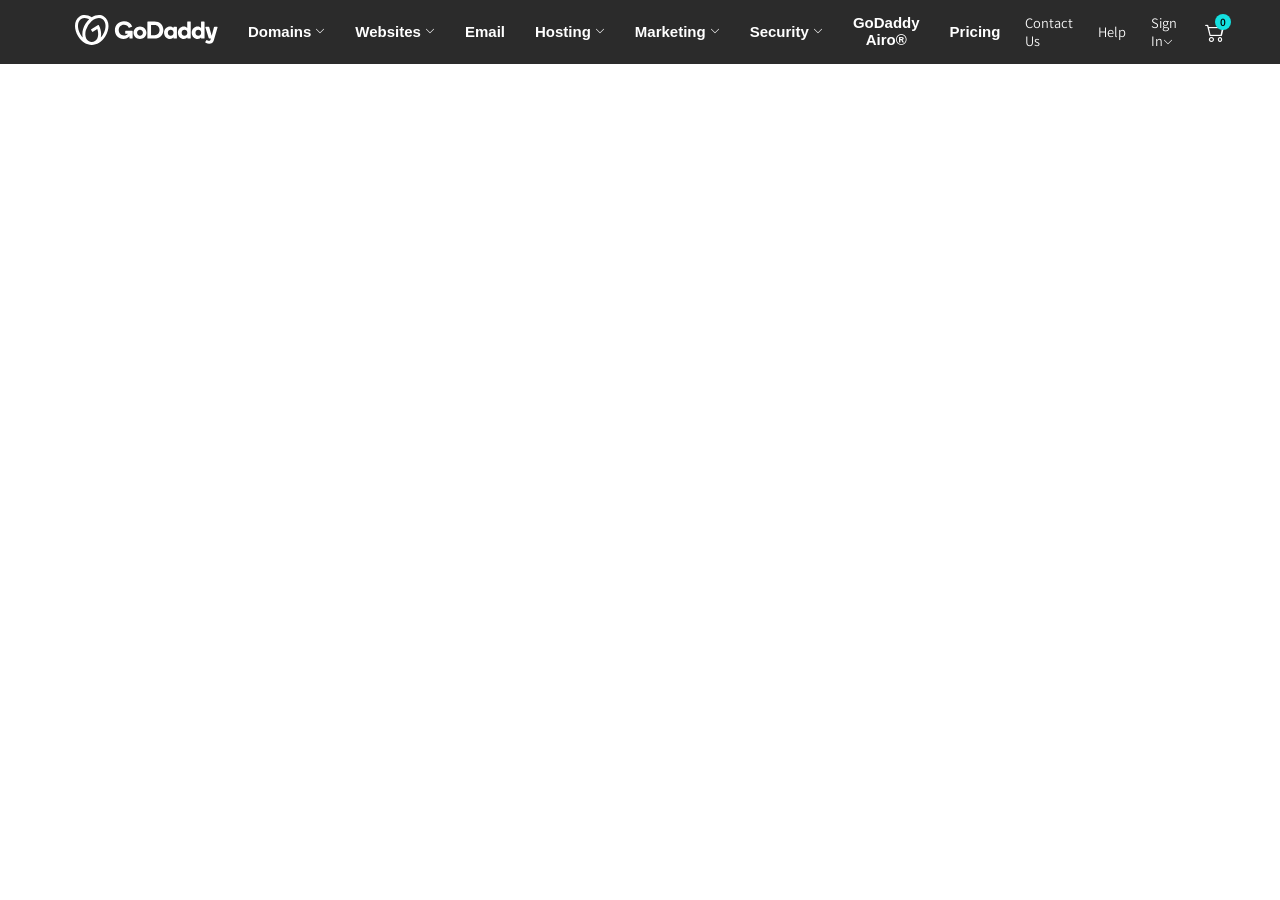
==== index.html @ 15672aec "update" ====
<!DOCTYPE html>
<html lang="en">
  <head>
    <meta charset="UTF-8" />
    <meta name="viewport" content="width=device-width, initial-scale=1.0" />
    <title>Document</title>
    <link rel="stylesheet" href="style.css" />
    <link
      href="https://fonts.googleapis.com/css2?family=Kedebideri:wght@400;500;600;700;800;900&display=swap"
      rel="stylesheet"
    />
    <link
      rel="stylesheet"
      href="https://cdn.jsdelivr.net/npm/bootstrap-icons@1.13.1/font/bootstrap-icons.min.css"
    />
  </head>
  <body>
    <!DOCTYPE html>
    <html lang="en">
      <head>
        <meta charset="UTF-8" />
        <meta name="viewport" content="width=device-width, initial-scale=1.0" />
        <title>GoDaddy Header</title>
        <link rel="stylesheet" href="styles.css" />
      </head>
      <body>
        <header class="gd-header">
          <!-- Left: Logo -->
          <div class="gd-left">
            <div class="gd-logo">
              <!-- GoDaddy Logo -->
              <svg viewBox="0 0 163 34" xmlns="http://www.w3.org/2000/svg">
                <path
                  d="M32.937 1.554c-3.968-2.48-9.193-1.89-13.852 1.039C14.44-.335 9.213-.925 5.25 1.553c-6.27 3.919-7.032 14.01-1.701 22.54 3.93 6.289 10.074 9.974 15.544 9.906 5.47.068 11.615-3.617 15.545-9.906 5.324-8.53 4.568-18.621-1.701-22.54zM6.43 22.292a20.436 20.436 0 0 1-2.46-5.632 16.104 16.104 0 0 1-.534-5.31c.238-3.153 1.521-5.608 3.612-6.914s4.855-1.385 7.8-.217c.441.177.878.38 1.312.606a24.092 24.092 0 0 0-4.228 5.08C8.697 15.086 7.71 20.849 8.84 25.444a20.912 20.912 0 0 1-2.408-3.151H6.43zm27.786-5.634a20.484 20.484 0 0 1-2.46 5.632 21.103 21.103 0 0 1-2.408 3.158c1.01-4.12.324-9.165-2.153-13.897a.624.624 0 0 0-.895-.243l-7.72 4.823a.629.629 0 0 0-.2.87l1.133 1.81a.632.632 0 0 0 .869.2l5.004-3.125c.162.486.324.97.445 1.457.472 1.725.653 3.518.536 5.303-.238 3.15-1.521 5.606-3.612 6.914a7.061 7.061 0 0 1-3.579 1.036h-.16a7.051 7.051 0 0 1-3.578-1.036c-2.093-1.308-3.376-3.763-3.614-6.914a16.143 16.143 0 0 1 .534-5.31 21.015 21.015 0 0 1 6.444-10.314 16.136 16.136 0 0 1 4.532-2.806c2.936-1.168 5.705-1.09 7.797.217 2.093 1.308 3.375 3.76 3.613 6.914a16.145 16.145 0 0 1-.528 5.31zm39.848-3.766c-4.06 0-7.34 3.169-7.34 7.2 0 4.004 3.28 7.12 7.34 7.12 4.086 0 7.366-3.111 7.366-7.12 0-4.03-3.275-7.2-7.366-7.2zm0 10.557c-1.871 0-3.295-1.513-3.295-3.384s1.424-3.407 3.295-3.407c1.898 0 3.322 1.54 3.322 3.412 0 1.87-1.424 3.385-3.322 3.385v-.006zM90.583 7.362h-7.468a.6.6 0 0 0-.61.612v18.208a.607.607 0 0 0 .61.648h7.468c5.977 0 10.13-3.975 10.13-9.758 0-5.818-4.153-9.71-10.13-9.71zm.177 15.622h-4.087V11.198h4.087c3.308 0 5.588 2.474 5.588 5.866 0 3.336-2.28 5.92-5.588 5.92zm24.82-9.7h-2.809a.63.63 0 0 0-.582.612v.833c-.64-1.057-2.085-1.835-3.884-1.835-3.503 0-6.783 2.75-6.783 7.145 0 4.37 3.251 7.17 6.755 7.17 1.806 0 3.28-.776 3.92-1.833v.86a.585.585 0 0 0 .582.586h2.808a.575.575 0 0 0 .543-.36.564.564 0 0 0 .041-.225V13.896a.595.595 0 0 0-.591-.612zm-6.533 10.196c-1.86 0-3.256-1.43-3.256-3.412s1.397-3.41 3.256-3.41c1.86 0 3.257 1.426 3.257 3.408s-1.395 3.412-3.257 3.412v.002zm22.294-16.118h-2.808a.588.588 0 0 0-.561.355.598.598 0 0 0-.049.229v6.728c-.648-1.002-2.114-1.78-3.948-1.78-3.476 0-6.7 2.75-6.7 7.145 0 4.37 3.252 7.17 6.755 7.17 1.806 0 3.17-.776 3.92-1.833v.86c0 .323.261.584.583.586h2.808a.571.571 0 0 0 .584-.585V7.95a.569.569 0 0 0-.357-.547.573.573 0 0 0-.227-.041zm-6.532 16.152c-1.852 0-3.237-1.444-3.237-3.448s1.39-3.447 3.237-3.447c1.846 0 3.237 1.444 3.237 3.447s-1.384 3.448-3.237 3.448zm22.29-16.152h-2.803a.597.597 0 0 0-.562.355.581.581 0 0 0-.05.229v6.728c-.64-1.002-2.114-1.78-3.947-1.78-3.477 0-6.7 2.75-6.7 7.145 0 4.37 3.253 7.17 6.755 7.17 1.807 0 3.168-.776 3.92-1.833v.86a.586.586 0 0 0 .584.586h2.803a.571.571 0 0 0 .542-.36.564.564 0 0 0 .04-.225V7.95a.567.567 0 0 0-.582-.588zm-6.532 16.152c-1.853 0-3.237-1.444-3.237-3.448s1.39-3.447 3.237-3.447c1.846 0 3.237 1.444 3.237 3.447s-1.38 3.448-3.232 3.448h-.005zm21.906-9.283-4.19 14.37c-.809 2.556-2.613 4.086-5.421 4.086-1.277 0-2.44-.261-3.35-.782-.531-.303-.971-.58-.971-1.023 0-.275.089-.417.25-.675l.832-1.246c.235-.348.408-.461.66-.461a.96.96 0 0 1 .554.192c.523.339 1.008.63 1.748.63.864 0 1.524-.277 1.88-1.306l.36-1.193h-1.696c-.418 0-.648-.25-.751-.584l-3.75-12.008c-.14-.473-.011-.946.683-.946h2.954c.36 0 .613.123.771.64l2.77 9.67 2.589-9.67c.082-.334.306-.64.75-.64h2.802c.552-.001.719.387.526.946zm-96.806 4.274v7.676a.625.625 0 0 1-.635.634h-2.317a.622.622 0 0 1-.634-.634v-2.015c-1.472 1.858-4.03 3.028-6.924 3.028-5.434 0-9.681-4.088-9.681-9.908 0-6.048 4.585-10.217 10.377-10.217 4.276 0 7.694 1.839 9.212 5.537a.842.842 0 0 1 .07.309c0 .175-.116.307-.486.435l-2.706 1.042a.694.694 0 0 1-.511.009.783.783 0 0 1-.324-.371c-.971-1.847-2.7-3.1-5.36-3.1-3.45 0-5.922 2.694-5.922 6.188 0 3.387 2.104 6.172 6.02 6.172 2.06 0 3.703-.97 4.469-2.037H57.87a.625.625 0 0 1-.634-.635v-2.086a.626.626 0 0 1 .634-.634h7.161a.602.602 0 0 1 .587.367.6.6 0 0 1 .049.24z"
                  fill="white"
                ></path>
              </svg>
            </div>

            <!-- Middle Nav -->
            <!-- <ul>
                <li>
                    <button>
                        Domains<i class="bi bi-chevron-down"></i>
                    </button>
                </li>
            </ul> -->

            <nav class="gd-nav">
              <button>Domains<i class="bi bi-chevron-down"></i></button>
              <button>Websites <i class="bi bi-chevron-down"></i></button>
              <button>Email</button>
              <button>Hosting <i class="bi bi-chevron-down"></i></button>
              <button>Marketing <i class="bi bi-chevron-down"></i></button>
              <button>Security <i class="bi bi-chevron-down"></i></button>
              <button>GoDaddy Airo®</button>
              <button>Pricing</button>
            </nav>
          </div>

          <!-- Right Nav -->
          <div class="gd-right">
            <div class="gd-right-item"><a href="#">Contact Us</a></div>
            <div class="gd-right-item"><a href="#">Help</a></div>
            <div class="gd-right-item sign-in"><a href="#">Sign In<i class="bi bi-chevron-down"></i></a></div>

            <div class="cart">
              <!-- Cart icon -->
              <i class="bi bi-cart2"></i>

              <!-- Bubble on cart -->
              <span class="bubble">0</span>
            </div>
          </div>
        </header>
      </body>
    </html>

    <script src="script.js"></script>
  </body>
</html>
---- style.css ----
/* ---------- GLOBAL ---------- */
body {
    margin: 0;
    margin: 0;
    padding: 0;
    box-sizing: border-box;
    font-family: 'Kedebideri', Arial, Helvetica, sans-serif;
}

/* FONTS */
.kedebideri-regular {
    font-family: "Kedebideri", sans-serif;
    font-weight: 400;
    font-style: normal;
}

.kedebideri-medium {
    font-family: "Kedebideri", sans-serif;
    font-weight: 500;
    font-style: normal;
}

.kedebideri-semibold {
    font-family: "Kedebideri", sans-serif;
    font-weight: 600;
    font-style: normal;
}

.kedebideri-bold {
    font-family: "Kedebideri", sans-serif;
    font-weight: 700;
    font-style: normal;
}

.kedebideri-extrabold {
    font-family: "Kedebideri", sans-serif;
    font-weight: 800;
    font-style: normal;
}

.kedebideri-black {
    font-family: "Kedebideri", sans-serif;
    font-weight: 900;
    font-style: normal;
}

/* ---------- HEADER ---------- */
.gd-header {
    background: #2B2B2B;
    color: white;
    display: flex;
    justify-content: space-between;
    align-items: center;
    height: 64px;
    font-size: 15px;
    font-weight: 600;
}

/* LEFT SIDE (logo + nav) */
.gd-left {
    display: flex;
    align-items: center;
    gap: 15px;
    margin: 0 0 0 75px;
}

/* Logo */
.gd-logo>svg {
    width: 143px;
    height: 32px;
}

/* Middle nav */
.gd-nav {
    display: flex;
    margin: 0;
    padding: 0;
}

button {
    background: none;
    border: none;
    padding: 10px 15px 12px 15px;
    font-size: 15px;
    font-weight: 600;
    cursor: pointer;
    color: #fff;
    display: flex;
    align-items: center;
    gap: 4px;
    letter-spacing: 1;
    /* Remove default outline but restore on keyboard navigation */
    outline: none;
}

button:hover {
    background-color: #444444;
    border-color: #272727;
    border-radius: 8px;
    /* GoDaddy blue hover */
}

button>i, .gd-right-item>a>i {
    font-size: 10px;
    transition: transform 0.2s ease;
}

/* RIGHT SIDE */
.gd-right {
    display: flex;
    align-items: center;
    padding-right: 90px;
    font-size: 14px;
    font-weight: 400;
    gap: 5px;
}

.gd-right-item {
    padding: 8px 10px;
    /* invisible padding area */
    border-radius: 6px;
    transition: background 0.25s ease;
}

.gd-right-item:hover {
  background: #444444;   /* becomes visible on hover */
}

.gd-right a {
    text-decoration: none;
    color: white;
}

/* CART */
.cart {
    position: relative;
    display: flex;
    align-items: center;
    margin-left: 13px;
}

.cart>i {
    font-size: 20px;
}

.bubble {
    position: absolute;
    top: -6px;
    right: -6px;
    background: #14E0E0;
    color: black;
    font-size: 11px;
    font-weight: bold;
    width: 16px;
    height: 16px;
    display: flex;
    justify-content: center;
    align-items: center;
    border-radius: 50%;
}
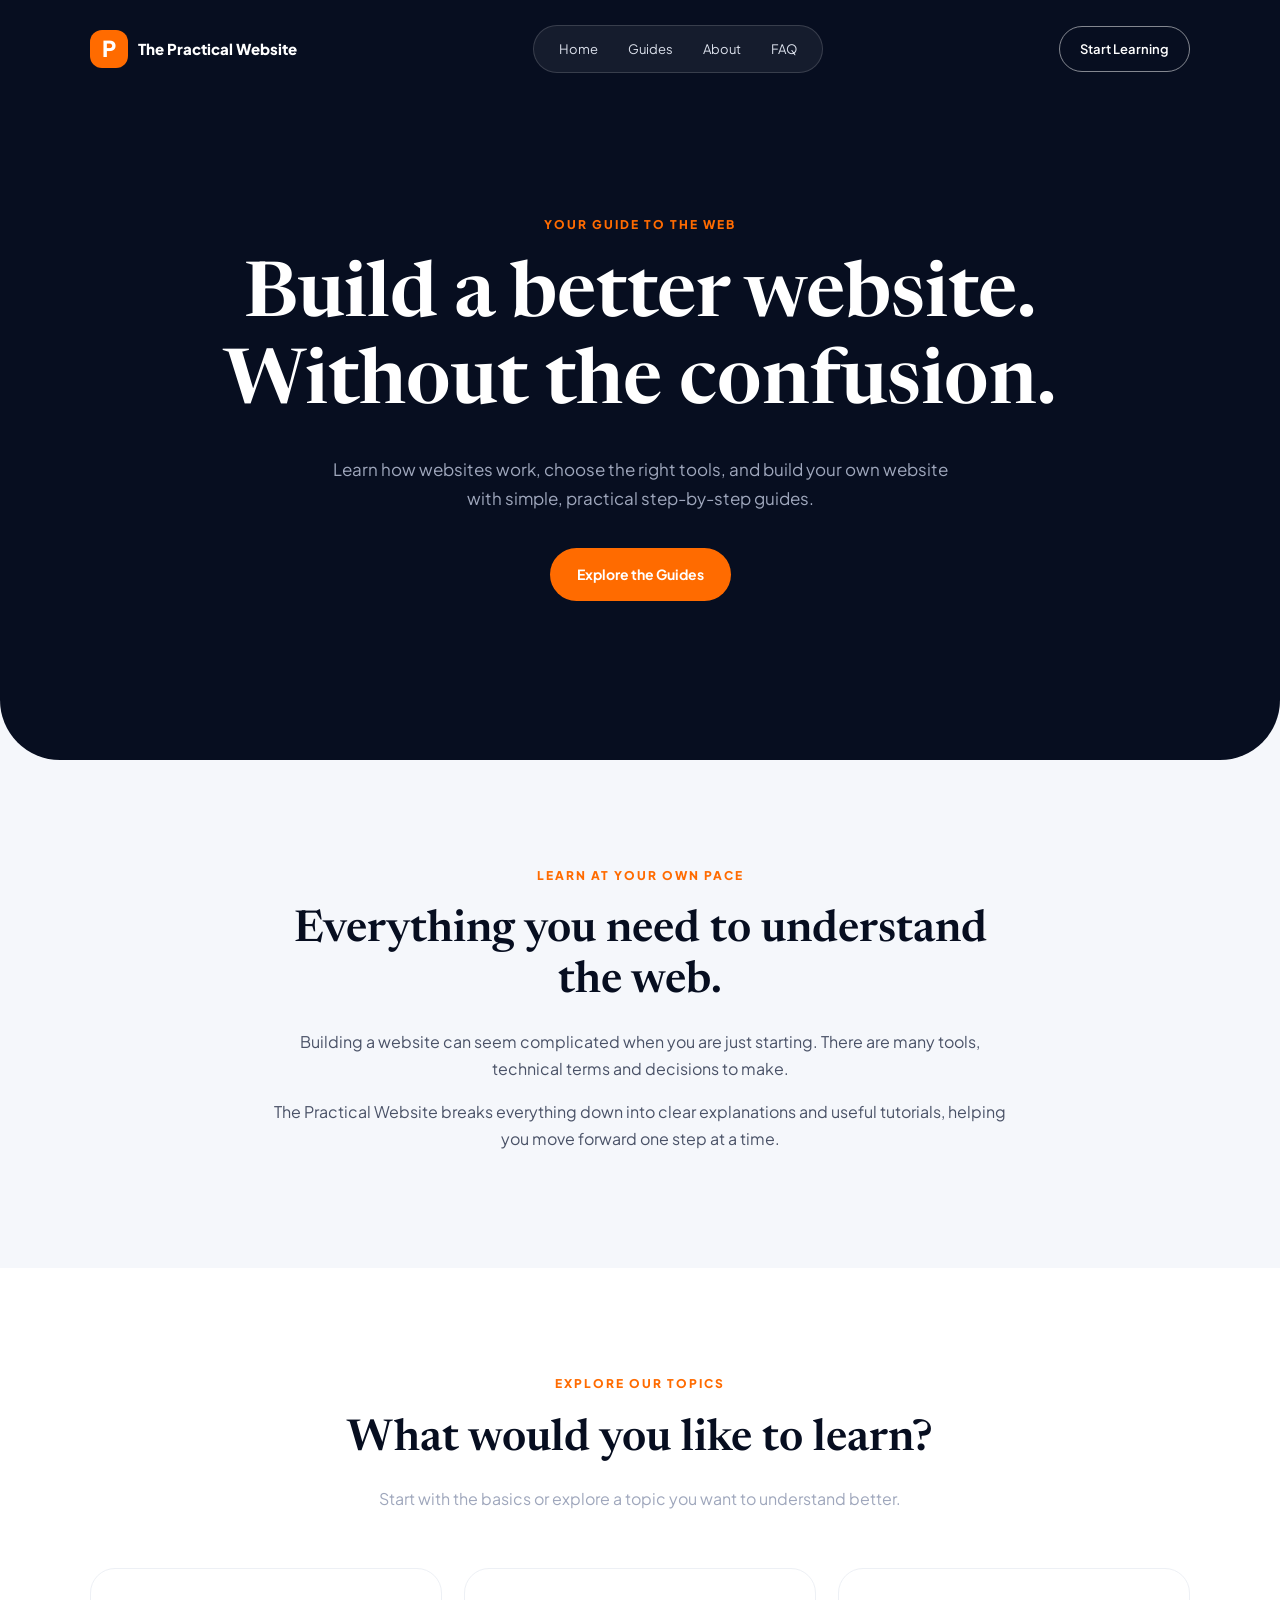
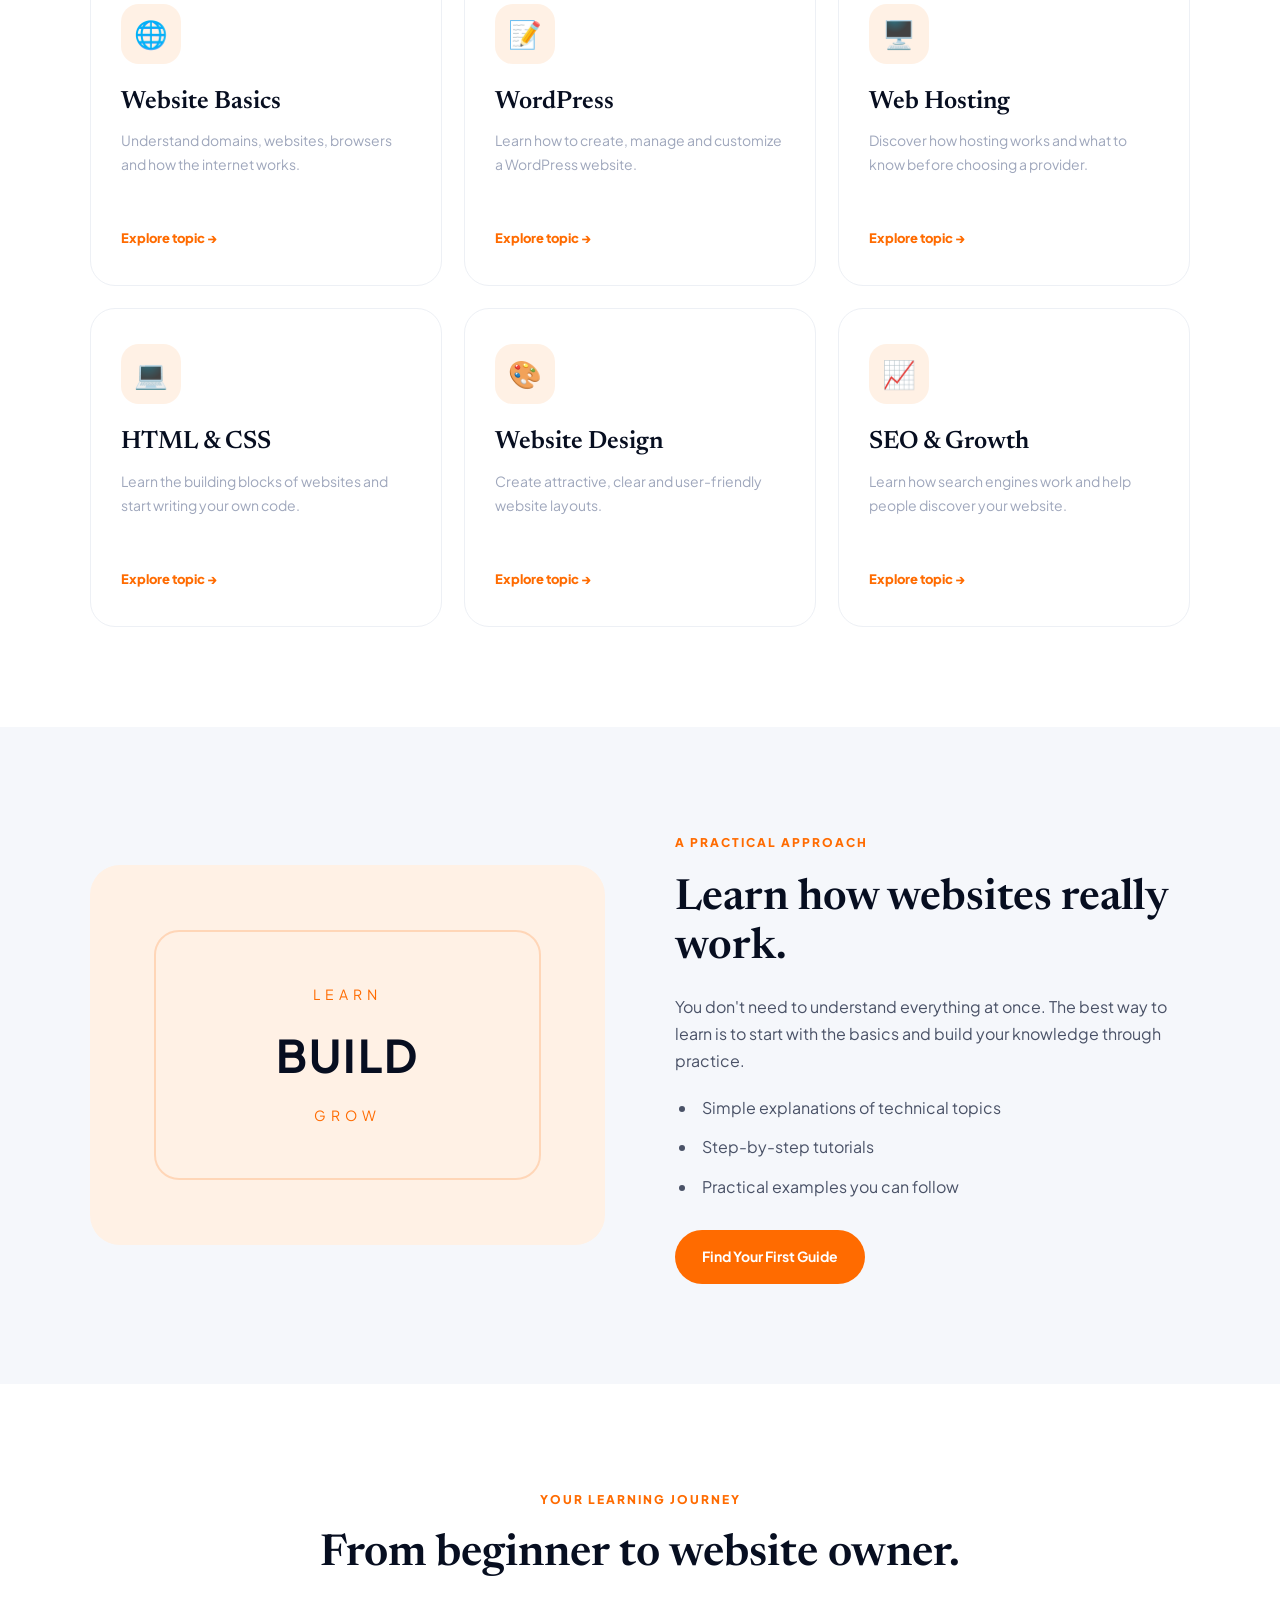
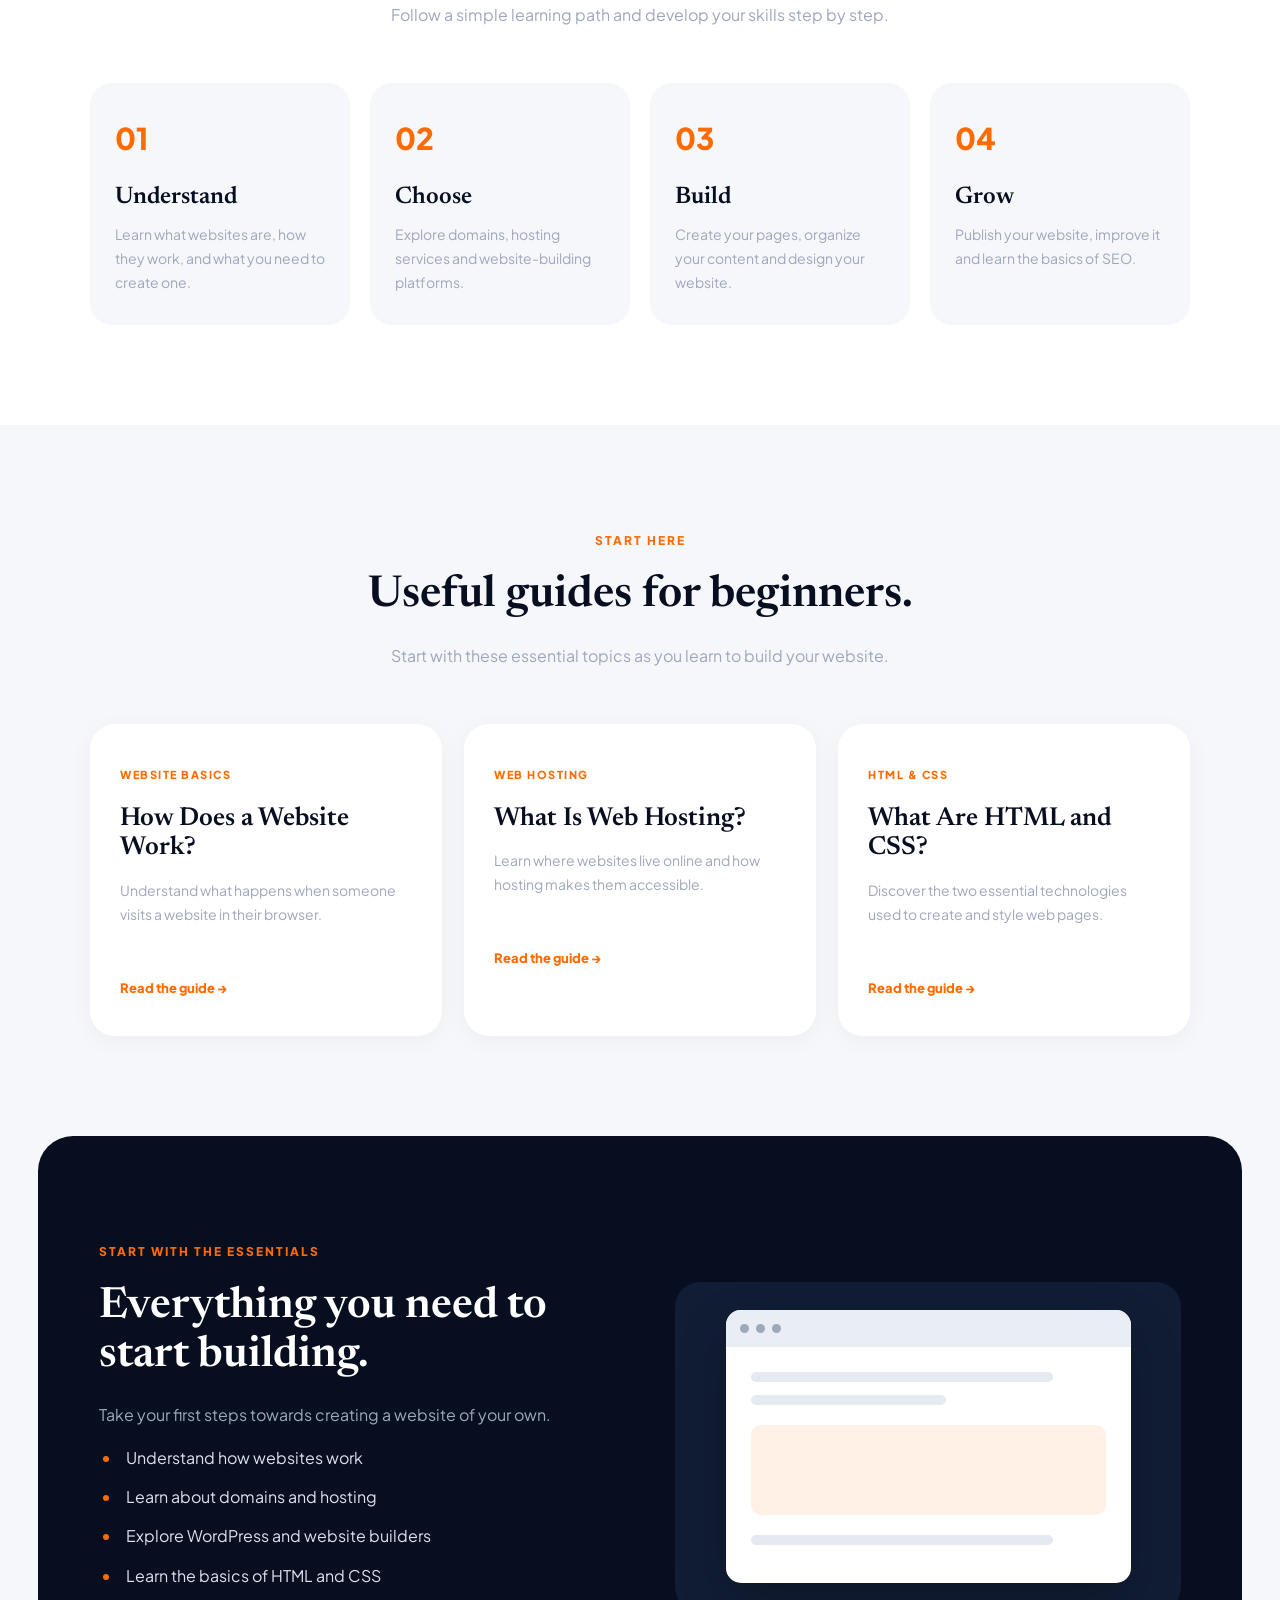
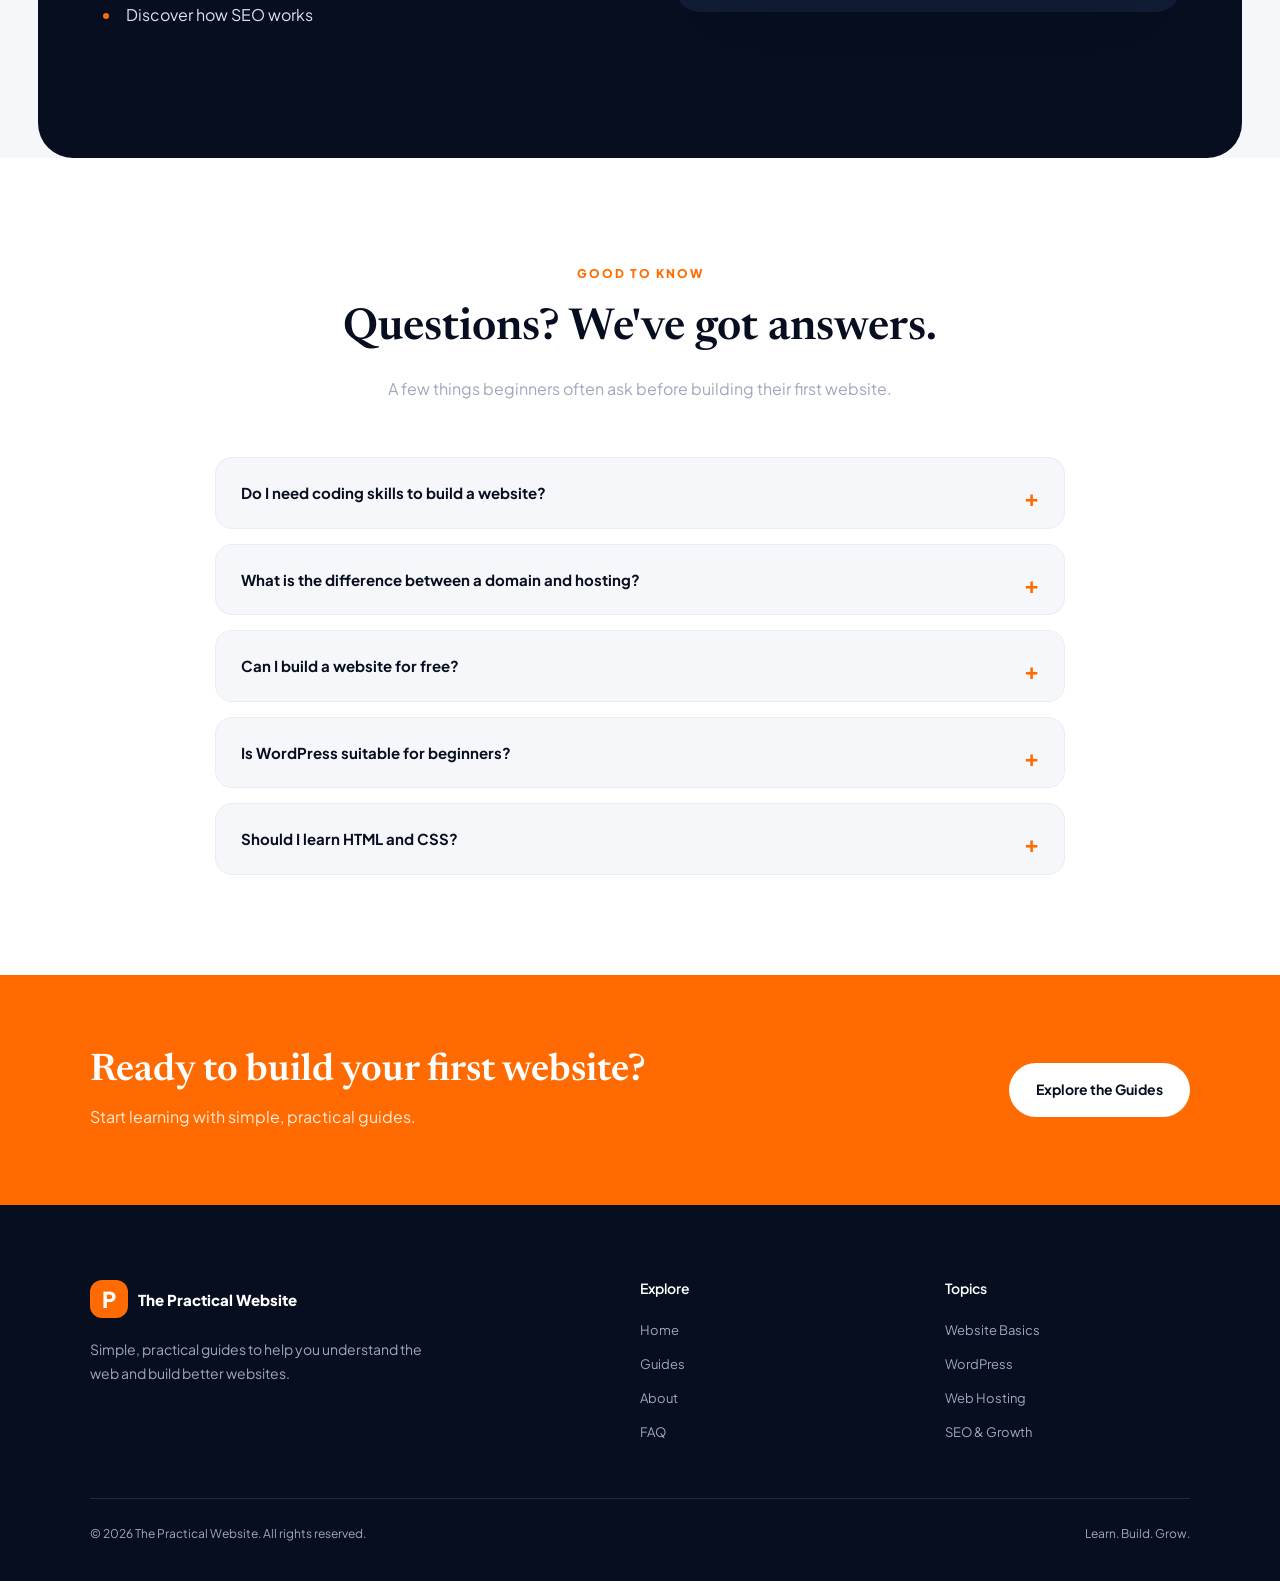
==== commit 9fef398a: "update" ====
--- a/index.html
+++ b/index.html
@@ -1,81 +1,511 @@
-<!DOCTYPE html>
-<html lang="en">
-  <head>
-    <meta charset="UTF-8" />
-    <meta name="viewport" content="width=device-width, initial-scale=1.0" />
-    <title>Document</title>
-    <link rel="stylesheet" href="style.css" />
-    <link
-      href="https://fonts.googleapis.com/css2?family=Kedebideri:wght@400;500;600;700;800;900&display=swap"
-      rel="stylesheet"
-    />
-    <link
-      rel="stylesheet"
-      href="https://cdn.jsdelivr.net/npm/bootstrap-icons@1.13.1/font/bootstrap-icons.min.css"
-    />
-  </head>
-  <body>
-    <!DOCTYPE html>
-    <html lang="en">
-      <head>
-        <meta charset="UTF-8" />
-        <meta name="viewport" content="width=device-width, initial-scale=1.0" />
-        <title>GoDaddy Header</title>
-        <link rel="stylesheet" href="styles.css" />
-      </head>
-      <body>
-        <header class="gd-header">
-          <!-- Left: Logo -->
-          <div class="gd-left">
-            <div class="gd-logo">
-              <!-- GoDaddy Logo -->
-              <svg viewBox="0 0 163 34" xmlns="http://www.w3.org/2000/svg">
-                <path
-                  d="M32.937 1.554c-3.968-2.48-9.193-1.89-13.852 1.039C14.44-.335 9.213-.925 5.25 1.553c-6.27 3.919-7.032 14.01-1.701 22.54 3.93 6.289 10.074 9.974 15.544 9.906 5.47.068 11.615-3.617 15.545-9.906 5.324-8.53 4.568-18.621-1.701-22.54zM6.43 22.292a20.436 20.436 0 0 1-2.46-5.632 16.104 16.104 0 0 1-.534-5.31c.238-3.153 1.521-5.608 3.612-6.914s4.855-1.385 7.8-.217c.441.177.878.38 1.312.606a24.092 24.092 0 0 0-4.228 5.08C8.697 15.086 7.71 20.849 8.84 25.444a20.912 20.912 0 0 1-2.408-3.151H6.43zm27.786-5.634a20.484 20.484 0 0 1-2.46 5.632 21.103 21.103 0 0 1-2.408 3.158c1.01-4.12.324-9.165-2.153-13.897a.624.624 0 0 0-.895-.243l-7.72 4.823a.629.629 0 0 0-.2.87l1.133 1.81a.632.632 0 0 0 .869.2l5.004-3.125c.162.486.324.97.445 1.457.472 1.725.653 3.518.536 5.303-.238 3.15-1.521 5.606-3.612 6.914a7.061 7.061 0 0 1-3.579 1.036h-.16a7.051 7.051 0 0 1-3.578-1.036c-2.093-1.308-3.376-3.763-3.614-6.914a16.143 16.143 0 0 1 .534-5.31 21.015 21.015 0 0 1 6.444-10.314 16.136 16.136 0 0 1 4.532-2.806c2.936-1.168 5.705-1.09 7.797.217 2.093 1.308 3.375 3.76 3.613 6.914a16.145 16.145 0 0 1-.528 5.31zm39.848-3.766c-4.06 0-7.34 3.169-7.34 7.2 0 4.004 3.28 7.12 7.34 7.12 4.086 0 7.366-3.111 7.366-7.12 0-4.03-3.275-7.2-7.366-7.2zm0 10.557c-1.871 0-3.295-1.513-3.295-3.384s1.424-3.407 3.295-3.407c1.898 0 3.322 1.54 3.322 3.412 0 1.87-1.424 3.385-3.322 3.385v-.006zM90.583 7.362h-7.468a.6.6 0 0 0-.61.612v18.208a.607.607 0 0 0 .61.648h7.468c5.977 0 10.13-3.975 10.13-9.758 0-5.818-4.153-9.71-10.13-9.71zm.177 15.622h-4.087V11.198h4.087c3.308 0 5.588 2.474 5.588 5.866 0 3.336-2.28 5.92-5.588 5.92zm24.82-9.7h-2.809a.63.63 0 0 0-.582.612v.833c-.64-1.057-2.085-1.835-3.884-1.835-3.503 0-6.783 2.75-6.783 7.145 0 4.37 3.251 7.17 6.755 7.17 1.806 0 3.28-.776 3.92-1.833v.86a.585.585 0 0 0 .582.586h2.808a.575.575 0 0 0 .543-.36.564.564 0 0 0 .041-.225V13.896a.595.595 0 0 0-.591-.612zm-6.533 10.196c-1.86 0-3.256-1.43-3.256-3.412s1.397-3.41 3.256-3.41c1.86 0 3.257 1.426 3.257 3.408s-1.395 3.412-3.257 3.412v.002zm22.294-16.118h-2.808a.588.588 0 0 0-.561.355.598.598 0 0 0-.049.229v6.728c-.648-1.002-2.114-1.78-3.948-1.78-3.476 0-6.7 2.75-6.7 7.145 0 4.37 3.252 7.17 6.755 7.17 1.806 0 3.17-.776 3.92-1.833v.86c0 .323.261.584.583.586h2.808a.571.571 0 0 0 .584-.585V7.95a.569.569 0 0 0-.357-.547.573.573 0 0 0-.227-.041zm-6.532 16.152c-1.852 0-3.237-1.444-3.237-3.448s1.39-3.447 3.237-3.447c1.846 0 3.237 1.444 3.237 3.447s-1.384 3.448-3.237 3.448zm22.29-16.152h-2.803a.597.597 0 0 0-.562.355.581.581 0 0 0-.05.229v6.728c-.64-1.002-2.114-1.78-3.947-1.78-3.477 0-6.7 2.75-6.7 7.145 0 4.37 3.253 7.17 6.755 7.17 1.807 0 3.168-.776 3.92-1.833v.86a.586.586 0 0 0 .584.586h2.803a.571.571 0 0 0 .542-.36.564.564 0 0 0 .04-.225V7.95a.567.567 0 0 0-.582-.588zm-6.532 16.152c-1.853 0-3.237-1.444-3.237-3.448s1.39-3.447 3.237-3.447c1.846 0 3.237 1.444 3.237 3.447s-1.38 3.448-3.232 3.448h-.005zm21.906-9.283-4.19 14.37c-.809 2.556-2.613 4.086-5.421 4.086-1.277 0-2.44-.261-3.35-.782-.531-.303-.971-.58-.971-1.023 0-.275.089-.417.25-.675l.832-1.246c.235-.348.408-.461.66-.461a.96.96 0 0 1 .554.192c.523.339 1.008.63 1.748.63.864 0 1.524-.277 1.88-1.306l.36-1.193h-1.696c-.418 0-.648-.25-.751-.584l-3.75-12.008c-.14-.473-.011-.946.683-.946h2.954c.36 0 .613.123.771.64l2.77 9.67 2.589-9.67c.082-.334.306-.64.75-.64h2.802c.552-.001.719.387.526.946zm-96.806 4.274v7.676a.625.625 0 0 1-.635.634h-2.317a.622.622 0 0 1-.634-.634v-2.015c-1.472 1.858-4.03 3.028-6.924 3.028-5.434 0-9.681-4.088-9.681-9.908 0-6.048 4.585-10.217 10.377-10.217 4.276 0 7.694 1.839 9.212 5.537a.842.842 0 0 1 .07.309c0 .175-.116.307-.486.435l-2.706 1.042a.694.694 0 0 1-.511.009.783.783 0 0 1-.324-.371c-.971-1.847-2.7-3.1-5.36-3.1-3.45 0-5.922 2.694-5.922 6.188 0 3.387 2.104 6.172 6.02 6.172 2.06 0 3.703-.97 4.469-2.037H57.87a.625.625 0 0 1-.634-.635v-2.086a.626.626 0 0 1 .634-.634h7.161a.602.602 0 0 1 .587.367.6.6 0 0 1 .049.24z"
-                  fill="white"
-                ></path>
-              </svg>
-            </div>
-
-            <!-- Middle Nav -->
-            <!-- <ul>
-                <li>
-                    <button>
-                        Domains<i class="bi bi-chevron-down"></i>
-                    </button>
-                </li>
-            </ul> -->
-
-            <nav class="gd-nav">
-              <button>Domains<i class="bi bi-chevron-down"></i></button>
-              <button>Websites <i class="bi bi-chevron-down"></i></button>
-              <button>Email</button>
-              <button>Hosting <i class="bi bi-chevron-down"></i></button>
-              <button>Marketing <i class="bi bi-chevron-down"></i></button>
-              <button>Security <i class="bi bi-chevron-down"></i></button>
-              <button>GoDaddy Airo®</button>
-              <button>Pricing</button>
-            </nav>
-          </div>
-
-          <!-- Right Nav -->
-          <div class="gd-right">
-            <div class="gd-right-item"><a href="#">Contact Us</a></div>
-            <div class="gd-right-item"><a href="#">Help</a></div>
-            <div class="gd-right-item sign-in"><a href="#">Sign In<i class="bi bi-chevron-down"></i></a></div>
-
-            <div class="cart">
-              <!-- Cart icon -->
-              <i class="bi bi-cart2"></i>
-
-              <!-- Bubble on cart -->
-              <span class="bubble">0</span>
-            </div>
-          </div>
-        </header>
-      </body>
-    </html>
-
-    <script src="script.js"></script>
-  </body>
-</html>
+<!DOCTYPE html>
+<html lang="en">
+
+<head>
+  <meta charset="UTF-8">
+  <meta name="viewport" content="width=device-width, initial-scale=1.0">
+
+  <title>The Practical Website | Simple Guides for Building Websites</title>
+
+  <meta name="description"
+    content="Learn how to build a website with simple guides to website basics, WordPress, hosting, HTML, CSS and SEO.">
+
+  <link rel="stylesheet" href="style.css">
+</head>
+
+<body>
+
+  <!-- HEADER -->
+  <header class="site-header">
+    <div class="container header-content">
+
+      <a href="index.html" class="logo">
+        <span class="logo-icon">P</span>
+        <span>The Practical Website</span>
+      </a>
+
+      <nav class="main-nav">
+        <a href="#home">Home</a>
+        <a href="#guides">Guides</a>
+        <a href="#about">About</a>
+        <a href="#faq">FAQ</a>
+      </nav>
+
+      <a href="#guides" class="header-button">Start Learning</a>
+
+    </div>
+  </header>
+
+
+  <main>
+
+    <!-- HERO SECTION -->
+    <section class="hero" id="home">
+      <div class="container hero-content">
+
+        <span class="hero-label">YOUR GUIDE TO THE WEB</span>
+
+        <h1>Build a better website.<br>Without the confusion.</h1>
+
+        <p>
+          Learn how websites work, choose the right tools,
+          and build your own website with simple,
+          practical step-by-step guides.
+        </p>
+
+        <a href="#guides" class="button button-primary">
+          Explore the Guides
+        </a>
+
+      </div>
+    </section>
+
+
+    <!-- INTRODUCTION -->
+    <section class="intro section-padding">
+      <div class="container intro-content">
+
+        <span class="section-label">LEARN AT YOUR OWN PACE</span>
+
+        <h2>Everything you need to understand the web.</h2>
+
+        <p>
+          Building a website can seem complicated when you
+          are just starting. There are many tools, technical
+          terms and decisions to make.
+        </p>
+
+        <p>
+          The Practical Website breaks everything down into
+          clear explanations and useful tutorials, helping
+          you move forward one step at a time.
+        </p>
+
+      </div>
+    </section>
+
+
+    <!-- GUIDE CATEGORIES -->
+    <section class="guides section-padding" id="guides">
+      <div class="container">
+
+        <div class="section-heading">
+          <span class="section-label">EXPLORE OUR TOPICS</span>
+          <h2>What would you like to learn?</h2>
+          <p>
+            Start with the basics or explore a topic
+            you want to understand better.
+          </p>
+        </div>
+
+        <div class="guide-grid">
+
+          <article class="guide-card">
+            <div class="card-icon">🌐</div>
+            <h3>Website Basics</h3>
+            <p>
+              Understand domains, websites, browsers
+              and how the internet works.
+            </p>
+            <a href="#popular-guides">Explore topic →</a>
+          </article>
+
+          <article class="guide-card">
+            <div class="card-icon">📝</div>
+            <h3>WordPress</h3>
+            <p>
+              Learn how to create, manage and
+              customize a WordPress website.
+            </p>
+            <a href="#popular-guides">Explore topic →</a>
+          </article>
+
+          <article class="guide-card">
+            <div class="card-icon">🖥️</div>
+            <h3>Web Hosting</h3>
+            <p>
+              Discover how hosting works and
+              what to know before choosing a provider.
+            </p>
+            <a href="#popular-guides">Explore topic →</a>
+          </article>
+
+          <article class="guide-card">
+            <div class="card-icon">💻</div>
+            <h3>HTML &amp; CSS</h3>
+            <p>
+              Learn the building blocks of websites
+              and start writing your own code.
+            </p>
+            <a href="#popular-guides">Explore topic →</a>
+          </article>
+
+          <article class="guide-card">
+            <div class="card-icon">🎨</div>
+            <h3>Website Design</h3>
+            <p>
+              Create attractive, clear and
+              user-friendly website layouts.
+            </p>
+            <a href="#popular-guides">Explore topic →</a>
+          </article>
+
+          <article class="guide-card">
+            <div class="card-icon">📈</div>
+            <h3>SEO &amp; Growth</h3>
+            <p>
+              Learn how search engines work and
+              help people discover your website.
+            </p>
+            <a href="#popular-guides">Explore topic →</a>
+          </article>
+
+        </div>
+      </div>
+    </section>
+
+
+    <!-- ABOUT / LEARNING APPROACH -->
+    <section class="about section-padding" id="about">
+      <div class="container about-content">
+
+        <div class="about-image">
+          <div class="image-placeholder">
+            <span>LEARN</span>
+            <strong>BUILD</strong>
+            <span>GROW</span>
+          </div>
+        </div>
+
+        <div class="about-text">
+          <span class="section-label">A PRACTICAL APPROACH</span>
+
+          <h2>Learn how websites really work.</h2>
+
+          <p>
+            You don't need to understand everything
+            at once. The best way to learn is to start
+            with the basics and build your knowledge
+            through practice.
+          </p>
+
+          <ul>
+            <li>Simple explanations of technical topics</li>
+            <li>Step-by-step tutorials</li>
+            <li>Practical examples you can follow</li>
+          </ul>
+
+          <a href="#guides" class="button button-primary">
+            Find Your First Guide
+          </a>
+        </div>
+
+      </div>
+    </section>
+
+
+    <!-- LEARNING PATH -->
+    <section class="learning section-padding">
+      <div class="container">
+
+        <div class="section-heading">
+          <span class="section-label">YOUR LEARNING JOURNEY</span>
+          <h2>From beginner to website owner.</h2>
+          <p>
+            Follow a simple learning path and
+            develop your skills step by step.
+          </p>
+        </div>
+
+        <div class="learning-grid">
+
+          <article class="learning-card">
+            <span class="step-number">01</span>
+            <h3>Understand</h3>
+            <p>
+              Learn what websites are, how they work,
+              and what you need to create one.
+            </p>
+          </article>
+
+          <article class="learning-card">
+            <span class="step-number">02</span>
+            <h3>Choose</h3>
+            <p>
+              Explore domains, hosting services
+              and website-building platforms.
+            </p>
+          </article>
+
+          <article class="learning-card">
+            <span class="step-number">03</span>
+            <h3>Build</h3>
+            <p>
+              Create your pages, organize your content
+              and design your website.
+            </p>
+          </article>
+
+          <article class="learning-card">
+            <span class="step-number">04</span>
+            <h3>Grow</h3>
+            <p>
+              Publish your website, improve it
+              and learn the basics of SEO.
+            </p>
+          </article>
+
+        </div>
+      </div>
+    </section>
+
+
+    <!-- POPULAR GUIDES -->
+    <section class="popular section-padding" id="popular-guides">
+      <div class="container">
+
+        <div class="section-heading">
+          <span class="section-label">START HERE</span>
+          <h2>Useful guides for beginners.</h2>
+          <p>
+            Start with these essential topics
+            as you learn to build your website.
+          </p>
+        </div>
+
+        <div class="popular-grid">
+
+          <article class="popular-card">
+            <span class="article-category">WEBSITE BASICS</span>
+            <h3>How Does a Website Work?</h3>
+            <p>
+              Understand what happens when someone
+              visits a website in their browser.
+            </p>
+            <a href="website-basics.html">Read the guide →</a>
+          </article>
+
+          <article class="popular-card">
+            <span class="article-category">WEB HOSTING</span>
+            <h3>What Is Web Hosting?</h3>
+            <p>
+              Learn where websites live online
+              and how hosting makes them accessible.
+            </p>
+            <a href="hosting.html">Read the guide →</a>
+          </article>
+
+          <article class="popular-card">
+            <span class="article-category">HTML &amp; CSS</span>
+            <h3>What Are HTML and CSS?</h3>
+            <p>
+              Discover the two essential technologies
+              used to create and style web pages.
+            </p>
+            <a href="html-css.html">Read the guide →</a>
+          </article>
+
+        </div>
+      </div>
+    </section>
+
+
+    <!-- DARK CHECKLIST SECTION -->
+    <section class="start-section section-padding">
+      <div class="container start-content">
+
+        <div class="start-text">
+          <span class="section-label">START WITH THE ESSENTIALS</span>
+
+          <h2>Everything you need to start building.</h2>
+
+          <p>
+            Take your first steps towards creating
+            a website of your own.
+          </p>
+
+          <ul>
+            <li>Understand how websites work</li>
+            <li>Learn about domains and hosting</li>
+            <li>Explore WordPress and website builders</li>
+            <li>Learn the basics of HTML and CSS</li>
+            <li>Discover how SEO works</li>
+          </ul>
+        </div>
+
+        <div class="start-visual">
+          <div class="browser-window">
+            <div class="browser-top">
+              <span></span>
+              <span></span>
+              <span></span>
+            </div>
+
+            <div class="browser-content">
+              <div class="browser-line"></div>
+              <div class="browser-line short"></div>
+              <div class="browser-block"></div>
+              <div class="browser-line"></div>
+            </div>
+          </div>
+        </div>
+
+      </div>
+    </section>
+
+
+    <!-- FAQ -->
+    <section class="faq section-padding" id="faq">
+      <div class="container faq-content">
+
+        <div class="section-heading">
+          <span class="section-label">GOOD TO KNOW</span>
+          <h2>Questions? We've got answers.</h2>
+          <p>
+            A few things beginners often ask
+            before building their first website.
+          </p>
+        </div>
+
+        <div class="faq-list">
+
+          <details class="faq-item">
+            <summary>Do I need coding skills to build a website?</summary>
+            <p>
+              No. Many website builders and WordPress
+              tools allow you to create websites without
+              writing code. Learning HTML and CSS can
+              give you more control as you progress.
+            </p>
+          </details>
+
+          <details class="faq-item">
+            <summary>What is the difference between a domain and hosting?</summary>
+            <p>
+              A domain is your website's address.
+              Hosting is the service that stores your
+              website's files and makes them available
+              online.
+            </p>
+          </details>
+
+          <details class="faq-item">
+            <summary>Can I build a website for free?</summary>
+            <p>
+              Yes. Some platforms offer free website
+              hosting and tools, although free plans
+              may have limitations.
+            </p>
+          </details>
+
+          <details class="faq-item">
+            <summary>Is WordPress suitable for beginners?</summary>
+            <p>
+              Yes. WordPress can be a good choice for
+              beginners, especially when you start
+              with the basic features and learn gradually.
+            </p>
+          </details>
+
+          <details class="faq-item">
+            <summary>Should I learn HTML and CSS?</summary>
+            <p>
+              They are useful skills for anyone who
+              wants more control over website design.
+              You can start with simple examples
+              and practice as you learn.
+            </p>
+          </details>
+
+        </div>
+      </div>
+    </section>
+
+
+    <!-- FINAL CALL TO ACTION -->
+    <section class="final-cta">
+      <div class="container cta-content">
+
+        <div>
+          <h2>Ready to build your first website?</h2>
+          <p>
+            Start learning with simple,
+            practical guides.
+          </p>
+        </div>
+
+        <a href="#guides" class="button button-light">
+          Explore the Guides
+        </a>
+
+      </div>
+    </section>
+
+  </main>
+
+
+  <!-- FOOTER -->
+  <footer class="site-footer">
+    <div class="container footer-content">
+
+      <div class="footer-about">
+        <a href="index.html" class="logo">
+          <span class="logo-icon">P</span>
+          <span>The Practical Website</span>
+        </a>
+
+        <p>
+          Simple, practical guides to help you
+          understand the web and build better websites.
+        </p>
+      </div>
+
+      <div class="footer-links">
+        <h3>Explore</h3>
+        <a href="#home">Home</a>
+        <a href="#guides">Guides</a>
+        <a href="#about">About</a>
+        <a href="#faq">FAQ</a>
+      </div>
+
+      <div class="footer-links">
+        <h3>Topics</h3>
+        <a href="#guides">Website Basics</a>
+        <a href="#guides">WordPress</a>
+        <a href="#guides">Web Hosting</a>
+        <a href="#guides">SEO &amp; Growth</a>
+      </div>
+
+    </div>
+
+    <div class="container footer-bottom">
+      <p>© 2026 The Practical Website. All rights reserved.</p>
+      <p>Learn. Build. Grow.</p>
+    </div>
+  </footer>
+
+  <button class="back-to-top" id="backToTop" aria-label="Go to top">
+    ↑ Go Up
+  </button>
+
+  <script>
+    const backToTop = document.getElementById("backToTop");
+
+    window.addEventListener("scroll", function () {
+      if (window.scrollY > 300) {
+        backToTop.classList.add("show");
+      } else {
+        backToTop.classList.remove("show");
+      }
+    });
+
+    backToTop.addEventListener("click", function () {
+      window.scrollTo({
+        top: 0,
+        behavior: "smooth"
+      });
+    });
+  </script>
+</body>
+
+</html>
--- a/style.css
+++ b/style.css
@@ -1,160 +1,1349 @@
-/* ---------- GLOBAL ---------- */
-body {
-    margin: 0;
-    margin: 0;
-    padding: 0;
-    box-sizing: border-box;
-    font-family: 'Kedebideri', Arial, Helvetica, sans-serif;
-}
-
-/* FONTS */
-.kedebideri-regular {
-    font-family: "Kedebideri", sans-serif;
-    font-weight: 400;
-    font-style: normal;
-}
-
-.kedebideri-medium {
-    font-family: "Kedebideri", sans-serif;
-    font-weight: 500;
-    font-style: normal;
-}
-
-.kedebideri-semibold {
-    font-family: "Kedebideri", sans-serif;
-    font-weight: 600;
-    font-style: normal;
-}
-
-.kedebideri-bold {
-    font-family: "Kedebideri", sans-serif;
-    font-weight: 700;
-    font-style: normal;
-}
-
-.kedebideri-extrabold {
-    font-family: "Kedebideri", sans-serif;
-    font-weight: 800;
-    font-style: normal;
-}
-
-.kedebideri-black {
-    font-family: "Kedebideri", sans-serif;
-    font-weight: 900;
-    font-style: normal;
-}
-
-/* ---------- HEADER ---------- */
-.gd-header {
-    background: #2B2B2B;
-    color: white;
-    display: flex;
-    justify-content: space-between;
-    align-items: center;
-    height: 64px;
-    font-size: 15px;
-    font-weight: 600;
-}
-
-/* LEFT SIDE (logo + nav) */
-.gd-left {
-    display: flex;
-    align-items: center;
-    gap: 15px;
-    margin: 0 0 0 75px;
-}
-
-/* Logo */
-.gd-logo>svg {
-    width: 143px;
-    height: 32px;
-}
-
-/* Middle nav */
-.gd-nav {
-    display: flex;
-    margin: 0;
-    padding: 0;
-}
-
-button {
-    background: none;
-    border: none;
-    padding: 10px 15px 12px 15px;
-    font-size: 15px;
-    font-weight: 600;
-    cursor: pointer;
-    color: #fff;
-    display: flex;
-    align-items: center;
-    gap: 4px;
-    letter-spacing: 1;
-    /* Remove default outline but restore on keyboard navigation */
-    outline: none;
-}
-
-button:hover {
-    background-color: #444444;
-    border-color: #272727;
-    border-radius: 8px;
-    /* GoDaddy blue hover */
-}
-
-button>i, .gd-right-item>a>i {
-    font-size: 10px;
-    transition: transform 0.2s ease;
-}
-
-/* RIGHT SIDE */
-.gd-right {
-    display: flex;
-    align-items: center;
-    padding-right: 90px;
-    font-size: 14px;
-    font-weight: 400;
-    gap: 5px;
-}
-
-.gd-right-item {
-    padding: 8px 10px;
-    /* invisible padding area */
-    border-radius: 6px;
-    transition: background 0.25s ease;
-}
-
-.gd-right-item:hover {
-  background: #444444;   /* becomes visible on hover */
-}
-
-.gd-right a {
-    text-decoration: none;
-    color: white;
-}
-
-/* CART */
-.cart {
-    position: relative;
-    display: flex;
-    align-items: center;
-    margin-left: 13px;
-}
-
-.cart>i {
-    font-size: 20px;
-}
-
-.bubble {
-    position: absolute;
-    top: -6px;
-    right: -6px;
-    background: #14E0E0;
-    color: black;
-    font-size: 11px;
-    font-weight: bold;
-    width: 16px;
-    height: 16px;
-    display: flex;
-    justify-content: center;
-    align-items: center;
-    border-radius: 50%;
+/* =================================
+   THE PRACTICAL WEBSITE
+   Main stylesheet
+================================= */
+
+
+/* 1. FONTS */
+
+@import url('https://fonts.googleapis.com/css2?family=Newsreader:opsz,wght@6..72,400;6..72,500;6..72,600;6..72,700&family=Plus+Jakarta+Sans:wght@400;500;600;700;800&display=swap');
+
+
+/* 2. COLORS AND GENERAL SETTINGS */
+
+:root {
+  --navy: #070e20;
+  --orange: #ff6b00;
+  --light-bg: #f5f7fb;
+  --white: #ffffff;
+  --text: #4a5267;
+  --muted: #9fa7bc;
+  --pale-orange: #fff1e5;
+}
+
+* {
+  box-sizing: border-box;
+}
+
+html {
+  scroll-behavior: smooth;
+}
+
+body {
+  margin: 0;
+  background: var(--light-bg);
+  color: var(--text);
+  font-family: 'Plus Jakarta Sans', Arial, sans-serif;
+  font-size: 16px;
+  line-height: 1.7;
+}
+
+h1,
+h2,
+h3 {
+  margin-top: 0;
+  color: var(--navy);
+  font-family: 'Newsreader', Georgia, serif;
+  font-weight: 600;
+  line-height: 1.15;
+}
+
+p {
+  margin-top: 0;
+}
+
+a {
+  color: inherit;
+  text-decoration: none;
+}
+
+.container {
+  width: 90%;
+  max-width: 1100px;
+  margin: 0 auto;
+}
+
+.section-padding {
+  padding: 100px 0;
+}
+
+
+/* 3. HEADER */
+
+.site-header {
+  position: absolute;
+  top: 0;
+  left: 0;
+  z-index: 10;
+  width: 100%;
+  padding: 25px 0;
+}
+
+.header-content {
+  display: flex;
+  align-items: center;
+  justify-content: space-between;
+  gap: 25px;
+}
+
+.logo {
+  display: inline-flex;
+  align-items: center;
+  gap: 10px;
+  color: var(--white);
+  font-size: 15px;
+  font-weight: 800;
+  white-space: nowrap;
+}
+
+.logo-icon {
+  display: inline-flex;
+  width: 38px;
+  height: 38px;
+  align-items: center;
+  justify-content: center;
+  border-radius: 12px;
+  background: var(--orange);
+  color: var(--white);
+  font-size: 22px;
+  font-weight: 800;
+}
+
+.main-nav {
+  display: flex;
+  align-items: center;
+  gap: 30px;
+  padding: 12px 25px;
+  border: 1px solid rgba(255, 255, 255, 0.15);
+  border-radius: 40px;
+  background: rgba(255, 255, 255, 0.06);
+}
+
+.main-nav a {
+  color: #dce1ec;
+  font-size: 13px;
+  transition: color 0.2s;
+}
+
+.main-nav a:hover {
+  color: var(--orange);
+}
+
+.header-button {
+  padding: 11px 20px;
+  border: 1px solid rgba(255, 255, 255, 0.5);
+  border-radius: 30px;
+  color: var(--white);
+  font-size: 13px;
+  font-weight: 600;
+  transition: background 0.2s;
+}
+
+.header-button:hover {
+  background: var(--orange);
+  border-color: var(--orange);
+}
+
+
+/* 4. BUTTONS */
+
+.button {
+  display: inline-block;
+  padding: 15px 27px;
+  border-radius: 35px;
+  font-size: 14px;
+  font-weight: 700;
+  transition: transform 0.2s, background 0.2s;
+}
+
+.button:hover {
+  transform: translateY(-3px);
+}
+
+.button-primary {
+  background: var(--orange);
+  color: var(--white);
+}
+
+.button-primary:hover {
+  background: #e85f00;
+}
+
+.button-light {
+  background: var(--white);
+  color: var(--navy);
+}
+
+.button-light:hover {
+  background: var(--pale-orange);
+}
+
+
+/* 5. HERO SECTION */
+
+.hero {
+  display: flex;
+  min-height: 760px;
+  align-items: center;
+  justify-content: center;
+  padding: 150px 20px 100px;
+  border-radius: 0 0 60px 60px;
+  background: var(--navy);
+  color: var(--white);
+  text-align: center;
+}
+
+.hero-content {
+  max-width: 850px;
+}
+
+.hero-label,
+.section-label {
+  display: inline-block;
+  margin-bottom: 20px;
+  color: var(--orange);
+  font-size: 12px;
+  font-weight: 800;
+  letter-spacing: 2px;
+}
+
+.hero h1 {
+  margin-bottom: 25px;
+  color: var(--white);
+  font-size: clamp(45px, 7vw, 76px);
+}
+
+.hero p {
+  max-width: 650px;
+  margin: 0 auto 35px;
+  color: var(--muted);
+  font-size: 17px;
+}
+
+
+/* 6. INTRODUCTION */
+
+.intro {
+  text-align: center;
+}
+
+.intro-content {
+  max-width: 750px;
+}
+
+.intro h2,
+.section-heading h2 {
+  margin-bottom: 20px;
+  font-size: 44px;
+}
+
+.intro p {
+  color: var(--text);
+}
+
+
+/* 7. SECTION HEADINGS */
+
+.section-heading {
+  max-width: 650px;
+  margin: 0 auto 55px;
+  text-align: center;
+}
+
+.section-heading p {
+  color: var(--muted);
+}
+
+
+/* 8. GUIDE CARDS */
+
+.guides {
+  background: var(--white);
+}
+
+.guide-grid {
+  display: grid;
+  grid-template-columns: repeat(3, 1fr);
+  gap: 22px;
+}
+
+.guide-card {
+  padding: 35px 30px;
+  border: 1px solid #edf0f5;
+  border-radius: 25px;
+  background: var(--white);
+  transition: transform 0.25s, box-shadow 0.25s;
+}
+
+.guide-card:hover {
+  transform: translateY(-7px);
+  box-shadow: 0 15px 40px rgba(7, 14, 32, 0.08);
+}
+
+.card-icon {
+  display: flex;
+  width: 60px;
+  height: 60px;
+  align-items: center;
+  justify-content: center;
+  margin-bottom: 25px;
+  border-radius: 18px;
+  background: var(--pale-orange);
+  font-size: 27px;
+}
+
+.guide-card h3 {
+  margin-bottom: 12px;
+  font-size: 25px;
+}
+
+.guide-card p {
+  min-height: 80px;
+  color: var(--muted);
+  font-size: 14px;
+}
+
+.guide-card a,
+.popular-card a {
+  color: var(--orange);
+  font-size: 13px;
+  font-weight: 800;
+}
+
+
+/* 9. ABOUT SECTION */
+
+.about-content {
+  display: grid;
+  grid-template-columns: 1fr 1fr;
+  align-items: center;
+  gap: 70px;
+}
+
+.about-image {
+  display: flex;
+  min-height: 380px;
+  align-items: center;
+  justify-content: center;
+  border-radius: 30px;
+  background: var(--pale-orange);
+}
+
+.image-placeholder {
+  display: flex;
+  width: 75%;
+  min-height: 250px;
+  flex-direction: column;
+  align-items: center;
+  justify-content: center;
+  gap: 10px;
+  border: 2px solid rgba(255, 107, 0, 0.2);
+  border-radius: 25px;
+  color: var(--orange);
+  font-size: 14px;
+  letter-spacing: 5px;
+}
+
+.image-placeholder strong {
+  color: var(--navy);
+  font-size: 45px;
+  letter-spacing: 2px;
+}
+
+.about-text h2 {
+  margin-bottom: 20px;
+  font-size: 43px;
+}
+
+.about-text p {
+  margin-bottom: 20px;
+}
+
+.about-text ul,
+.start-text ul {
+  padding-left: 22px;
+  margin-bottom: 30px;
+}
+
+.about-text li {
+  margin-bottom: 12px;
+  padding-left: 5px;
+}
+
+
+/* 10. LEARNING PATH */
+
+.learning {
+  background: var(--white);
+}
+
+.learning-grid {
+  display: grid;
+  grid-template-columns: repeat(4, 1fr);
+  gap: 20px;
+}
+
+.learning-card {
+  padding: 30px 25px;
+  border-radius: 22px;
+  background: var(--light-bg);
+}
+
+.step-number {
+  display: block;
+  margin-bottom: 20px;
+  color: var(--orange);
+  font-size: 30px;
+  font-weight: 800;
+}
+
+.learning-card h3 {
+  margin-bottom: 12px;
+  font-size: 24px;
+}
+
+.learning-card p {
+  margin-bottom: 0;
+  color: var(--muted);
+  font-size: 14px;
+}
+
+
+/* 11. POPULAR GUIDES */
+
+.popular-grid {
+  display: grid;
+  grid-template-columns: repeat(3, 1fr);
+  gap: 22px;
+}
+
+.popular-card {
+  padding: 35px 30px;
+  border-radius: 25px;
+  background: var(--white);
+  box-shadow: 0 5px 25px rgba(7, 14, 32, 0.04);
+}
+
+.article-category {
+  display: inline-block;
+  margin-bottom: 20px;
+  color: var(--orange);
+  font-size: 11px;
+  font-weight: 800;
+  letter-spacing: 1.5px;
+}
+
+.popular-card h3 {
+  margin-bottom: 15px;
+  font-size: 26px;
+}
+
+.popular-card p {
+  min-height: 80px;
+  color: var(--muted);
+  font-size: 14px;
+}
+
+
+/* 12. DARK START SECTION */
+
+.start-section {
+  margin: 0 3%;
+  border-radius: 35px;
+  background: var(--navy);
+  color: var(--white);
+}
+
+.start-content {
+  display: grid;
+  grid-template-columns: 1fr 1fr;
+  align-items: center;
+  gap: 70px;
+}
+
+.start-text h2 {
+  margin-bottom: 20px;
+  color: var(--white);
+  font-size: 43px;
+}
+
+.start-text p {
+  color: var(--muted);
+}
+
+.start-text ul {
+  color: #dce1ec;
+}
+
+.start-text li {
+  margin-bottom: 12px;
+  padding-left: 5px;
+}
+
+.start-text li::marker {
+  color: var(--orange);
+}
+
+
+/* BROWSER ILLUSTRATION */
+
+.start-visual {
+  display: flex;
+  min-height: 330px;
+  align-items: center;
+  justify-content: center;
+  border-radius: 25px;
+  background: #111d35;
+}
+
+.browser-window {
+  width: 80%;
+  overflow: hidden;
+  border-radius: 15px;
+  background: var(--white);
+  box-shadow: 0 20px 50px rgba(0, 0, 0, 0.2);
+}
+
+.browser-top {
+  display: flex;
+  gap: 7px;
+  padding: 14px;
+  background: #e9edf4;
+}
+
+.browser-top span {
+  width: 9px;
+  height: 9px;
+  border-radius: 50%;
+  background: var(--muted);
+}
+
+.browser-content {
+  padding: 25px;
+}
+
+.browser-line {
+  width: 85%;
+  height: 10px;
+  margin-bottom: 13px;
+  border-radius: 10px;
+  background: #e5e9f0;
+}
+
+.browser-line.short {
+  width: 55%;
+}
+
+.browser-block {
+  height: 90px;
+  margin: 20px 0;
+  border-radius: 10px;
+  background: var(--pale-orange);
+}
+
+
+/* 13. FAQ SECTION */
+
+.faq {
+  background: var(--white);
+}
+
+.faq-content {
+  max-width: 850px;
+}
+
+.faq-list {
+  display: flex;
+  flex-direction: column;
+  gap: 15px;
+}
+
+.faq-item {
+  padding: 22px 25px;
+  border: 1px solid #e9edf3;
+  border-radius: 17px;
+  background: var(--light-bg);
+}
+
+.faq-item summary {
+  position: relative;
+  padding-right: 30px;
+  color: var(--navy);
+  cursor: pointer;
+  font-size: 15px;
+  font-weight: 700;
+  list-style: none;
+}
+
+.faq-item summary::-webkit-details-marker {
+  display: none;
+}
+
+.faq-item summary::after {
+  position: absolute;
+  top: -3px;
+  right: 0;
+  color: var(--orange);
+  content: '+';
+  font-size: 23px;
+}
+
+.faq-item[open] summary::after {
+  content: '−';
+}
+
+.faq-item p {
+  margin: 15px 0 0;
+  color: var(--muted);
+  font-size: 14px;
+}
+
+
+/* 14. FINAL CALL TO ACTION */
+
+.final-cta {
+  padding: 75px 0;
+  background: var(--orange);
+}
+
+.cta-content {
+  display: flex;
+  align-items: center;
+  justify-content: space-between;
+  gap: 30px;
+}
+
+.cta-content h2 {
+  margin-bottom: 10px;
+  color: var(--white);
+  font-size: 38px;
+}
+
+.cta-content p {
+  margin-bottom: 0;
+  color: rgba(255, 255, 255, 0.85);
+}
+
+
+/* 15. FOOTER */
+
+.site-footer {
+  padding: 75px 0 25px;
+  background: var(--navy);
+  color: var(--muted);
+}
+
+.footer-content {
+  display: grid;
+  grid-template-columns: 2fr 1fr 1fr;
+  gap: 60px;
+  padding-bottom: 55px;
+}
+
+.footer-about p {
+  max-width: 350px;
+  margin-top: 20px;
+  font-size: 14px;
+}
+
+.footer-links {
+  display: flex;
+  flex-direction: column;
+  gap: 12px;
+}
+
+.footer-links h3 {
+  margin-bottom: 10px;
+  color: var(--white);
+  font-family: 'Plus Jakarta Sans', Arial, sans-serif;
+  font-size: 14px;
+}
+
+.footer-links a {
+  font-size: 13px;
+  transition: color 0.2s;
+}
+
+.footer-links a:hover {
+  color: var(--orange);
+}
+
+.footer-bottom {
+  display: flex;
+  justify-content: space-between;
+  gap: 20px;
+  padding-top: 25px;
+  border-top: 1px solid rgba(255, 255, 255, 0.12);
+  font-size: 12px;
+}
+
+
+/* 16. TABLET SCREENS */
+
+@media (max-width: 900px) {
+
+  .main-nav {
+    gap: 15px;
+    padding: 10px 15px;
+  }
+
+  .guide-grid {
+    grid-template-columns: repeat(2, 1fr);
+  }
+
+  .learning-grid {
+    grid-template-columns: repeat(2, 1fr);
+  }
+
+  .about-content,
+  .start-content {
+    gap: 35px;
+  }
+
+  .popular-grid {
+    grid-template-columns: 1fr 1fr;
+  }
+
+}
+
+
+/* 17. MOBILE SCREENS */
+
+@media (max-width: 650px) {
+
+  .section-padding {
+    padding: 70px 0;
+  }
+
+  .site-header {
+    padding: 18px 0;
+  }
+
+  .header-content {
+    flex-wrap: wrap;
+    justify-content: center;
+  }
+
+  .logo {
+    width: 100%;
+    justify-content: center;
+  }
+
+  .main-nav {
+    gap: 17px;
+  }
+
+  .main-nav a {
+    font-size: 12px;
+  }
+
+  .header-button {
+    display: none;
+  }
+
+  .hero {
+    min-height: 650px;
+    padding: 180px 15px 90px;
+    border-radius: 0 0 35px 35px;
+  }
+
+  .hero h1 {
+    font-size: 45px;
+  }
+
+  .hero p {
+    font-size: 15px;
+  }
+
+  .intro h2,
+  .section-heading h2,
+  .about-text h2,
+  .start-text h2 {
+    font-size: 34px;
+  }
+
+  .guide-grid,
+  .popular-grid,
+  .learning-grid {
+    grid-template-columns: 1fr;
+  }
+
+  .guide-card p,
+  .popular-card p {
+    min-height: auto;
+  }
+
+  .about-content,
+  .start-content {
+    grid-template-columns: 1fr;
+  }
+
+  .about-image {
+    min-height: 280px;
+  }
+
+  .start-section {
+    margin: 0 12px;
+    border-radius: 25px;
+  }
+
+  .start-visual {
+    min-height: 250px;
+  }
+
+  .cta-content {
+    flex-direction: column;
+    align-items: flex-start;
+  }
+
+  .cta-content h2 {
+    font-size: 32px;
+  }
+
+  .footer-content {
+    grid-template-columns: 1fr 1fr;
+    gap: 35px;
+  }
+
+  .footer-about {
+    grid-column: 1 / -1;
+  }
+
+  .footer-bottom {
+    flex-direction: column;
+    gap: 5px;
+  }
+
+}
+
+
+/* =================================
+   ARTICLE PAGE
+================================= */
+
+
+/* ARTICLE HERO */
+
+.article-hero {
+  padding: 180px 20px 90px;
+  border-radius: 0 0 50px 50px;
+  background: var(--navy);
+  color: var(--white);
+  text-align: center;
+}
+
+.article-hero-content {
+  max-width: 850px;
+}
+
+.article-breadcrumb {
+  display: flex;
+  justify-content: center;
+  gap: 12px;
+  margin-bottom: 35px;
+  color: var(--muted);
+  font-size: 13px;
+}
+
+.article-breadcrumb a:hover {
+  color: var(--orange);
+}
+
+.article-hero h1 {
+  margin-bottom: 20px;
+  color: var(--white);
+  font-size: clamp(45px, 7vw, 68px);
+}
+
+.article-subtitle {
+  max-width: 650px;
+  margin: 0 auto 25px;
+  color: var(--muted);
+  font-size: 18px;
+}
+
+.article-meta {
+  display: flex;
+  justify-content: center;
+  gap: 12px;
+  color: #dce1ec;
+  font-size: 12px;
+}
+
+
+/* ARTICLE LAYOUT */
+
+.article-section {
+  padding: 80px 0 110px;
+  background: var(--light-bg);
+}
+
+.article-layout {
+  display: grid;
+  grid-template-columns: 240px minmax(0, 720px);
+  align-items: start;
+  justify-content: space-between;
+  gap: 50px;
+}
+
+
+/* TABLE OF CONTENTS */
+
+.article-sidebar {
+  position: sticky;
+  top: 25px;
+}
+
+.toc-box {
+  padding: 25px;
+  border: 1px solid #e9edf3;
+  border-radius: 20px;
+  background: var(--white);
+}
+
+.toc-box h3 {
+  margin-bottom: 20px;
+  font-family: 'Plus Jakarta Sans', Arial, sans-serif;
+  font-size: 15px;
+}
+
+.toc-box a {
+  display: block;
+  margin-bottom: 14px;
+  color: var(--text);
+  font-size: 12px;
+  line-height: 1.5;
+  transition: color 0.2s;
+}
+
+.toc-box a:hover {
+  color: var(--orange);
+}
+
+
+/* ARTICLE TEXT */
+
+.article-content {
+  min-width: 0;
+  padding: 45px 55px;
+  border-radius: 25px;
+  background: var(--white);
+  box-shadow: 0 5px 30px rgba(7, 14, 32, 0.03);
+  overflow-wrap: break-word;
+}
+
+.article-content p {
+  margin-bottom: 22px;
+  color: var(--text);
+  font-size: 15px;
+  line-height: 1.9;
+}
+
+.article-content strong {
+  color: var(--navy);
+}
+
+.article-content h2 {
+  margin-top: 55px;
+  margin-bottom: 20px;
+  font-size: 34px;
+  scroll-margin-top: 30px;
+}
+
+.article-content h3 {
+  margin-top: 30px;
+  margin-bottom: 12px;
+  font-size: 23px;
+}
+
+.article-content ul,
+.article-content ol {
+  margin: 0 0 25px;
+  padding-left: 25px;
+  color: var(--text);
+  font-size: 15px;
+  line-height: 1.9;
+}
+
+.article-content li {
+  margin-bottom: 10px;
+  padding-left: 5px;
+}
+
+.article-content li::marker {
+  color: var(--orange);
+}
+
+.article-intro {
+  color: var(--navy) !important;
+  font-size: 19px !important;
+  font-weight: 600;
+}
+
+
+/* ARTICLE NOTES */
+
+.article-note {
+  margin: 30px 0;
+  padding: 25px;
+  border-left: 4px solid var(--orange);
+  border-radius: 0 15px 15px 0;
+  background: var(--pale-orange);
+  color: var(--text);
+  font-size: 14px;
+  line-height: 1.8;
+}
+
+.article-note strong {
+  display: block;
+  margin-bottom: 5px;
+}
+
+
+/* HOSTING DIAGRAM */
+
+.hosting-diagram {
+  display: flex;
+  flex-direction: column;
+  align-items: center;
+  margin: 35px 0;
+  padding: 30px 20px;
+  border-radius: 20px;
+  background: var(--light-bg);
+}
+
+.diagram-step {
+  width: 100%;
+  max-width: 360px;
+  padding: 20px;
+  border: 1px solid #e9edf3;
+  border-radius: 15px;
+  background: var(--white);
+  text-align: center;
+}
+
+.diagram-step span {
+  display: block;
+  margin-bottom: 8px;
+  color: var(--orange);
+  font-size: 12px;
+  font-weight: 800;
+}
+
+.diagram-step strong {
+  display: block;
+  color: var(--navy);
+  font-size: 16px;
+}
+
+.diagram-step p {
+  margin: 5px 0 0;
+  color: var(--muted);
+  font-size: 12px;
+}
+
+.diagram-arrow {
+  padding: 8px;
+  color: var(--orange);
+  font-size: 23px;
+  font-weight: 800;
+}
+
+
+/* DOMAIN AND HOSTING COMPARISON */
+
+.comparison-box {
+  display: grid;
+  grid-template-columns: 1fr 1fr;
+  gap: 15px;
+  margin: 30px 0;
+}
+
+.comparison-box>div {
+  padding: 25px 15px;
+  border-radius: 18px;
+  background: var(--light-bg);
+  text-align: center;
+}
+
+.comparison-icon {
+  display: block;
+  margin-bottom: 10px;
+  font-size: 30px;
+}
+
+.comparison-box h3 {
+  margin: 0 0 10px;
+  font-size: 21px;
+}
+
+.comparison-box p {
+  margin: 0;
+  color: var(--muted);
+  font-size: 13px;
+}
+
+
+/* HOSTING TABLE */
+
+.hosting-table-wrapper {
+  width: 100%;
+  margin: 30px 0;
+  overflow-x: auto;
+}
+
+.hosting-table {
+  width: 100%;
+  border-collapse: collapse;
+  font-size: 13px;
+  text-align: left;
+}
+
+.hosting-table th {
+  padding: 15px 12px;
+  background: var(--navy);
+  color: var(--white);
+}
+
+.hosting-table th:first-child {
+  border-radius: 10px 0 0 0;
+}
+
+.hosting-table th:last-child {
+  border-radius: 0 10px 0 0;
+}
+
+.hosting-table td {
+  padding: 15px 12px;
+  border-bottom: 1px solid #e9edf3;
+  color: var(--text);
+  vertical-align: top;
+}
+
+.hosting-table tr:nth-child(even) {
+  background: var(--light-bg);
+}
+
+
+/* NEXT GUIDE */
+
+.next-guide {
+  margin-top: 60px;
+  padding: 35px;
+  border-radius: 22px;
+  background: var(--navy);
+}
+
+.next-guide h2 {
+  margin-top: 0;
+  color: var(--white);
+  font-size: 32px;
+}
+
+.next-guide p {
+  color: var(--muted);
+}
+
+
+/* ARTICLE MOBILE LAYOUT */
+
+@media (max-width: 900px) {
+
+  .article-layout {
+    grid-template-columns: 1fr;
+    gap: 25px;
+  }
+
+  .article-sidebar {
+    position: static;
+  }
+
+  .toc-box {
+    display: grid;
+    grid-template-columns: 1fr 1fr;
+    gap: 10px 20px;
+  }
+
+  .toc-box h3 {
+    grid-column: 1 / -1;
+  }
+
+  .toc-box a {
+    margin-bottom: 5px;
+  }
+
+}
+
+
+@media (max-width: 650px) {
+
+  .article-hero {
+    padding: 190px 15px 75px;
+    border-radius: 0 0 35px 35px;
+  }
+
+  .article-hero h1 {
+    font-size: 43px;
+  }
+
+  .article-subtitle {
+    font-size: 15px;
+  }
+
+  .article-meta {
+    flex-wrap: wrap;
+    font-size: 11px;
+  }
+
+  .article-section {
+    padding: 45px 0 70px;
+  }
+
+  .article-content {
+    padding: 30px 22px;
+    border-radius: 18px;
+  }
+
+  .article-content h2 {
+    font-size: 29px;
+  }
+
+  .article-content h3 {
+    font-size: 21px;
+  }
+
+  .toc-box {
+    grid-template-columns: 1fr;
+    padding: 20px;
+  }
+
+  .toc-box h3 {
+    grid-column: auto;
+  }
+
+  .comparison-box {
+    grid-template-columns: 1fr;
+  }
+
+  .hosting-table {
+    min-width: 520px;
+  }
+
+  .next-guide {
+    padding: 25px;
+  }
+
+}
+
+
+/* DOMAIN ARTICLE DETAILS */
+
+.domain-example {
+  margin: 25px 0;
+  padding: 25px;
+  border: 1px solid #e9edf3;
+  border-radius: 16px;
+  background: var(--light-bg);
+  color: var(--orange);
+  font-size: 22px;
+  text-align: center;
+  overflow-wrap: anywhere;
+}
+
+.domain-example span {
+  color: var(--muted);
+}
+
+.domain-example strong {
+  color: var(--navy);
+}
+
+.domain-breakdown {
+  display: grid;
+  grid-template-columns: repeat(3, 1fr);
+  gap: 10px;
+  margin: 30px 0;
+}
+
+.domain-part {
+  display: flex;
+  min-width: 0;
+  flex-direction: column;
+  align-items: center;
+  padding: 20px 8px;
+  border-radius: 15px;
+  background: var(--light-bg);
+  text-align: center;
+}
+
+.domain-part strong {
+  color: var(--orange);
+  font-size: 20px;
+  overflow-wrap: anywhere;
+}
+
+.domain-part span {
+  margin-top: 7px;
+  color: var(--muted);
+  font-size: 11px;
+}
+
+.article-content a:not(.button) {
+  color: var(--orange);
+  font-weight: 700;
+}
+
+.article-content a:not(.button):hover {
+  text-decoration: underline;
+}
+
+@media (max-width: 650px) {
+  .domain-breakdown {
+    grid-template-columns: 1fr;
+  }
+}
+
+/* BACK TO TOP BUTTON */
+
+.back-to-top {
+  position: fixed;
+  right: 30px;
+  top: 50%;
+  z-index: 100;
+  display: flex;
+  align-items: center;
+  gap: 8px;
+  padding: 13px 20px;
+  border: none;
+  border-radius: 30px;
+  background: var(--orange);
+  color: var(--white);
+  font-family: inherit;
+  font-size: 13px;
+  font-weight: 700;
+  cursor: pointer;
+  box-shadow: 0 5px 20px rgba(7, 14, 32, 0.15);
+  opacity: 0;
+  visibility: hidden;
+  transform: translateY(10px);
+  transition: opacity 0.25s, transform 0.25s, visibility 0.25s;
+  transform: translateY(-50%);
+}
+
+.back-to-top.show {
+  opacity: 1;
+  visibility: visible;
+  transform: translateY(0);
+}
+
+.back-to-top:hover {
+  background: #e85f00;
+  transform: translateY(-3px);
+}
+
+@media (max-width: 600px) {
+  .back-to-top {
+    right: 18px;
+    top: 50%;
+  }
 }
